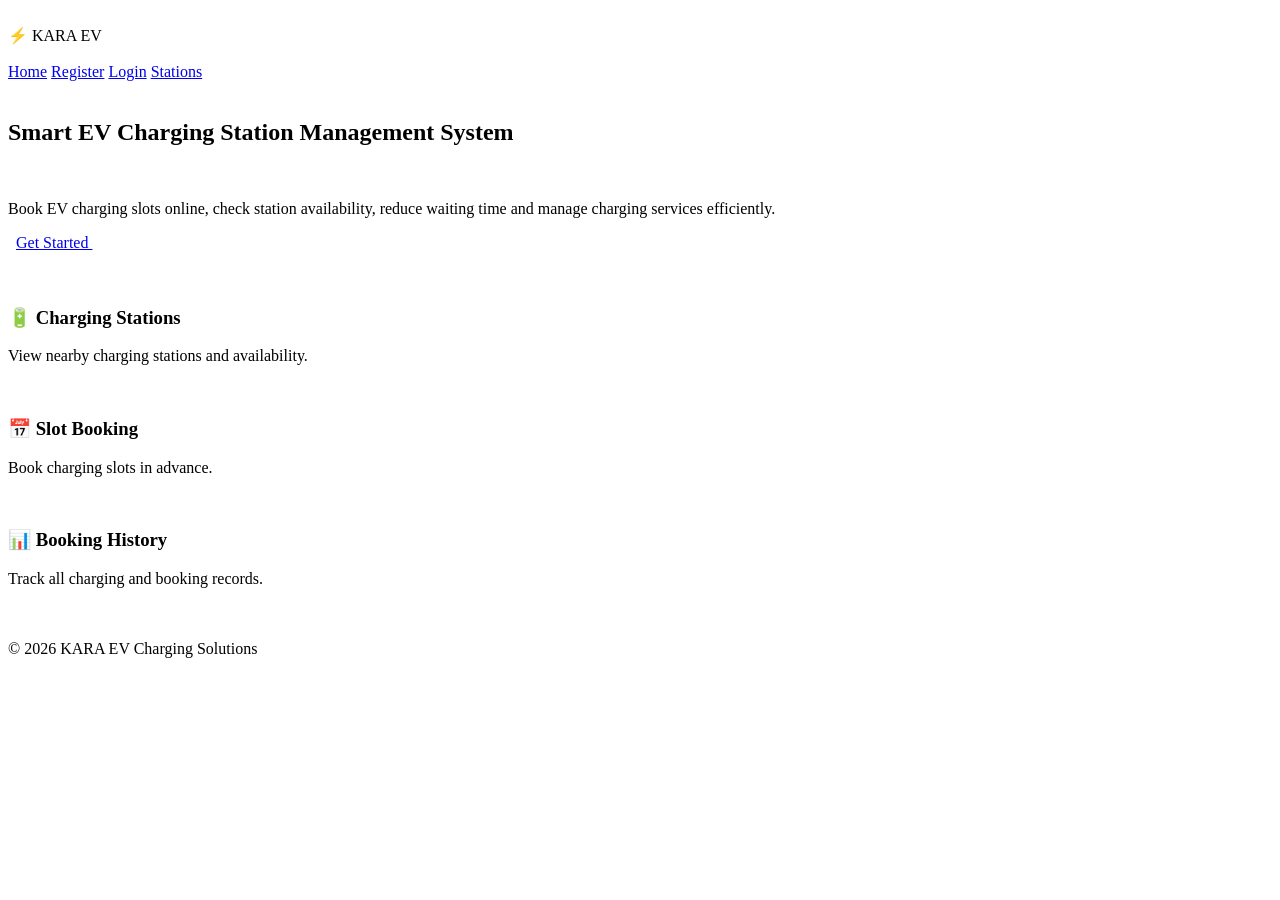
==== index.html @ d77b624a "Add initial HTML structure for KARA EV Charging System" ====
<!DOCTYPE html>
<html lang="en">
<head>
<meta charset="UTF-8">
<meta name="viewport" content="width=device-width, initial-scale=1.0">
<title>KARA EV Charging System</title>
 
<style>
 
*{
margin:0;
padding:0;
box-sizing:border-box;
font-family:Segoe UI, sans-serif;
}
 
body{
background:linear-gradient(135deg,#0f172a,#1e293b);
color:white;
}
 
header{
display:flex;
justify-content:space-between;
align-items:center;
padding:20px 50px;
}
 
.logo{
font-size:32px;
font-weight:bold;
color:#22c55e;
}
 
.logo span{
color:#ffffff;
}
 
nav a{
color:white;
text-decoration:none;
margin-left:20px;
}
 
.hero{
display:flex;
justify-content:center;
align-items:center;
flex-direction:column;
height:80vh;
text-align:center;
}
 
.hero h1{
font-size:55px;
margin-bottom:20px;
}
 
.hero p{
font-size:20px;
max-width:700px;
margin-bottom:30px;
color:#d1d5db;
}
 
.btn{
padding:15px 35px;
border:none;
border-radius:10px;
background:#22c55e;
color:white;
text-decoration:none;
font-size:18px;
cursor:pointer;
}
 
.features{
display:flex;
justify-content:center;
gap:30px;
padding:50px;
}
 
.card{
background:white;
color:black;
padding:25px;
border-radius:15px;
width:250px;
text-align:center;
}
 
footer{
text-align:center;
padding:20px;
background:#111827;
}
 
</style>
</head>
 
<body>
 
<header>
<div class="logo">
⚡ KARA <span>EV</span>
</div>
 
<nav>
<a href="index.html">Home</a>
<a href="register.html">Register</a>
<a href="login.html">Login</a>
<a href="stations.html">Stations</a>
</nav>
</header>
 
<section class="hero">
<h1>Smart EV Charging Station Management System</h1>
 
<p>
Book EV charging slots online, check station availability,
reduce waiting time and manage charging services efficiently.
</p>
 
<a href="register.html" class="btn">
Get Started
</a>
 
</section>
 
<section class="features">
 
<div class="card">
<h3>🔋 Charging Stations</h3>
<p>View nearby charging stations and availability.</p>
</div>
 
<div class="card">
<h3>📅 Slot Booking</h3>
<p>Book charging slots in advance.</p>
</div>
 
<div class="card">
<h3>📊 Booking History</h3>
<p>Track all charging and booking records.</p>
</div>
 
</section>
 
<footer>
© 2026 KARA EV Charging Solutions
</footer>
 
</body>
</html>
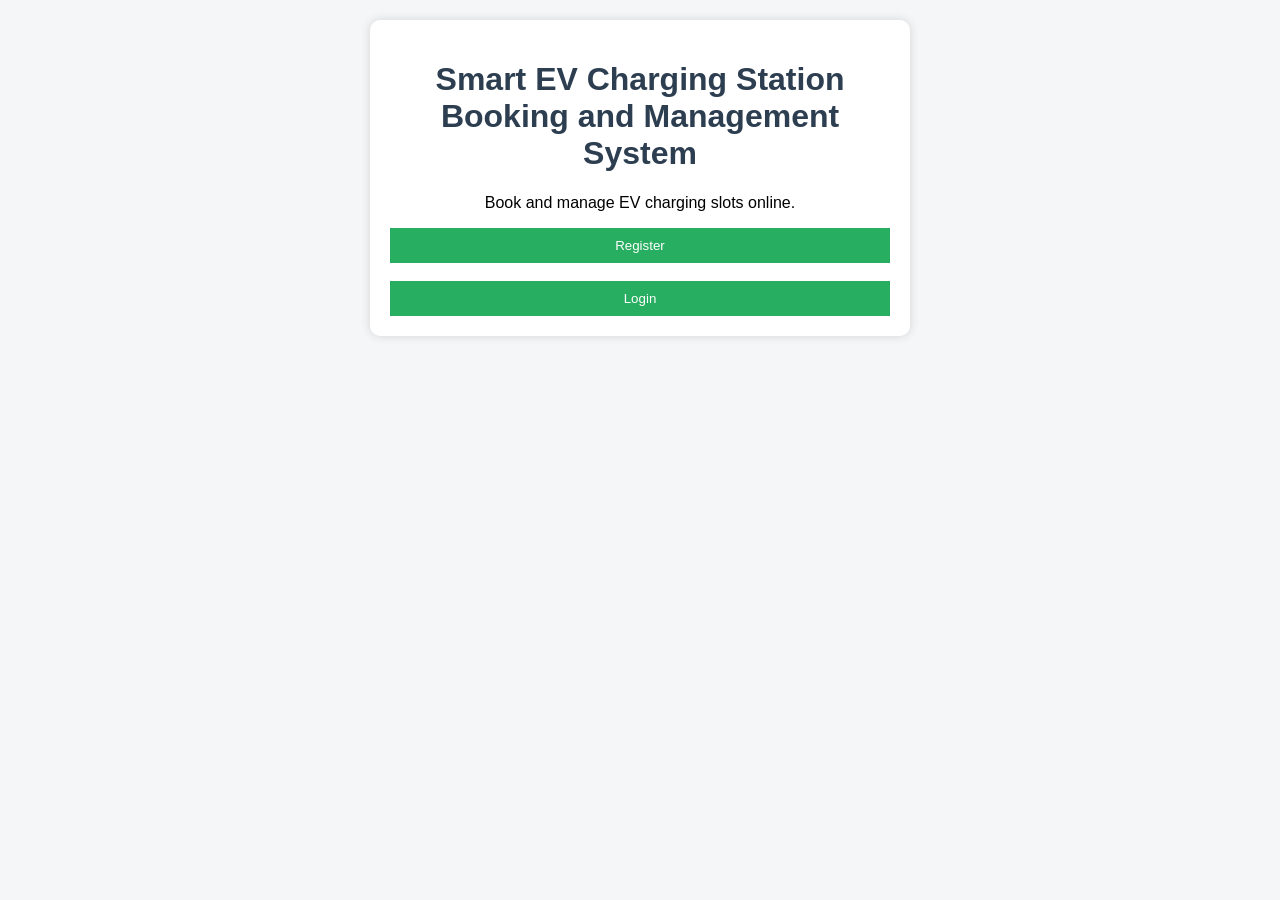
==== commit 7c118a45: "Update HTML structure and content for EV system" ====
--- a/index.html
+++ b/index.html
@@ -1,155 +1,30 @@
 <!DOCTYPE html>
-<html lang="en">
+<html>
 <head>
-<meta charset="UTF-8">
-<meta name="viewport" content="width=device-width, initial-scale=1.0">
-<title>KARA EV Charging System</title>
- 
-<style>
- 
-*{
-margin:0;
-padding:0;
-box-sizing:border-box;
-font-family:Segoe UI, sans-serif;
-}
- 
-body{
-background:linear-gradient(135deg,#0f172a,#1e293b);
-color:white;
-}
- 
-header{
-display:flex;
-justify-content:space-between;
-align-items:center;
-padding:20px 50px;
-}
- 
-.logo{
-font-size:32px;
-font-weight:bold;
-color:#22c55e;
-}
- 
-.logo span{
-color:#ffffff;
-}
- 
-nav a{
-color:white;
-text-decoration:none;
-margin-left:20px;
-}
- 
-.hero{
-display:flex;
-justify-content:center;
-align-items:center;
-flex-direction:column;
-height:80vh;
-text-align:center;
-}
- 
-.hero h1{
-font-size:55px;
-margin-bottom:20px;
-}
- 
-.hero p{
-font-size:20px;
-max-width:700px;
-margin-bottom:30px;
-color:#d1d5db;
-}
- 
-.btn{
-padding:15px 35px;
-border:none;
-border-radius:10px;
-background:#22c55e;
-color:white;
-text-decoration:none;
-font-size:18px;
-cursor:pointer;
-}
- 
-.features{
-display:flex;
-justify-content:center;
-gap:30px;
-padding:50px;
-}
- 
-.card{
-background:white;
-color:black;
-padding:25px;
-border-radius:15px;
-width:250px;
-text-align:center;
-}
- 
-footer{
-text-align:center;
-padding:20px;
-background:#111827;
-}
- 
-</style>
+<title>Smart EV Charging Management System</title>
+<link rel="stylesheet" href="style.css">
 </head>
- 
 <body>
- 
-<header>
-<div class="logo">
-⚡ KARA <span>EV</span>
+
+<div class="container">
+
+<h1>Smart EV Charging Station Booking and Management System</h1>
+
+<p align="center">
+Book and manage EV charging slots online.
+</p>
+
+<button onclick="window.location.href='register.html';">
+Register
+</button>
+
+<br><br>
+
+<button onclick="window.location.href='login.html';">
+Login
+</button>
+
 </div>
- 
-<nav>
-<a href="index.html">Home</a>
-<a href="register.html">Register</a>
-<a href="login.html">Login</a>
-<a href="stations.html">Stations</a>
-</nav>
-</header>
- 
-<section class="hero">
-<h1>Smart EV Charging Station Management System</h1>
- 
-<p>
-Book EV charging slots online, check station availability,
-reduce waiting time and manage charging services efficiently.
-</p>
- 
-<a href="register.html" class="btn">
-Get Started
-</a>
- 
-</section>
- 
-<section class="features">
- 
-<div class="card">
-<h3>🔋 Charging Stations</h3>
-<p>View nearby charging stations and availability.</p>
-</div>
- 
-<div class="card">
-<h3>📅 Slot Booking</h3>
-<p>Book charging slots in advance.</p>
-</div>
- 
-<div class="card">
-<h3>📊 Booking History</h3>
-<p>Track all charging and booking records.</p>
-</div>
- 
-</section>
- 
-<footer>
-© 2026 KARA EV Charging Solutions
-</footer>
- 
+
 </body>
 </html>
--- a/style.css
+++ b/style.css
@@ -0,0 +1,44 @@
+body {
+    font-family: Arial, sans-serif;
+    background-color: #f4f6f8;
+    margin: 0;
+    padding: 20px;
+}
+
+.container {
+    width: 500px;
+    margin: auto;
+    background: white;
+    padding: 20px;
+    border-radius: 10px;
+    box-shadow: 0px 0px 10px lightgray;
+}
+
+h1, h2 {
+    text-align: center;
+    color: #2c3e50;
+}
+
+input, select {
+    width: 100%;
+    padding: 10px;
+    margin-top: 8px;
+    margin-bottom: 15px;
+}
+
+button {
+    background: #27ae60;
+    color: white;
+    padding: 10px;
+    width: 100%;
+    border: none;
+    cursor: pointer;
+}
+
+button:hover {
+    background: #219150;
+}
+
+a {
+    text-decoration: none;
+}
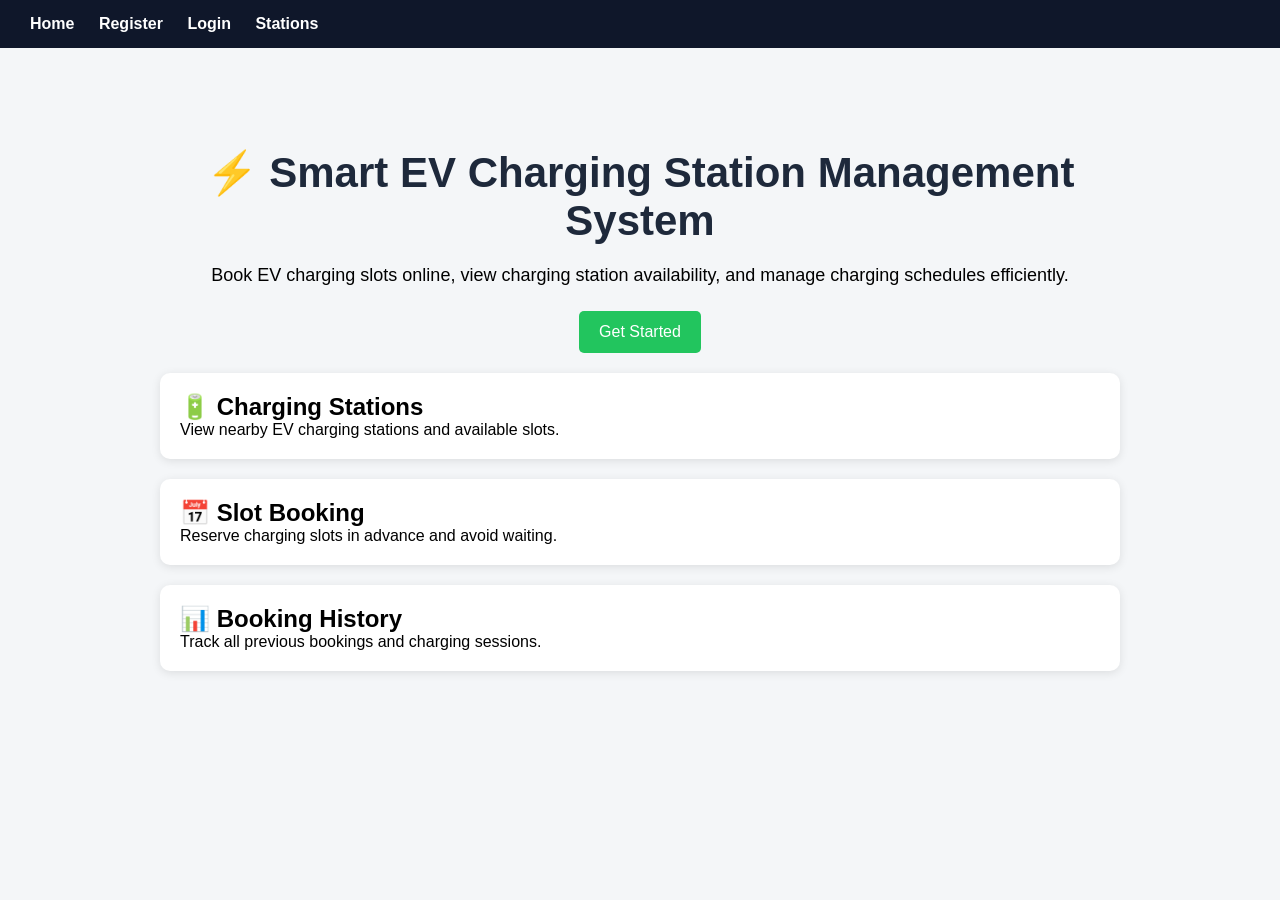
==== commit 36863bda: "Revamp index.html with new navigation and content Updated the layout and content of the index page t" ====
--- a/index.html
+++ b/index.html
@@ -1,28 +1,47 @@
 <!DOCTYPE html>
 <html>
 <head>
-<title>Smart EV Charging Management System</title>
-<link rel="stylesheet" href="style.css">
+    <title>Smart EV Charging Management System</title>
+    <link rel="stylesheet" href="style.css">
 </head>
 <body>
 
+<nav>
+    <a href="index.html">Home</a>
+    <a href="register.html">Register</a>
+    <a href="login.html">Login</a>
+    <a href="stations.html">Stations</a>
+</nav>
+
 <div class="container">
 
-<h1>Smart EV Charging Station Booking and Management System</h1>
+    <div class="hero">
+        <h1>⚡ Smart EV Charging Station Management System</h1>
 
-<p align="center">
-Book and manage EV charging slots online.
-</p>
+        <p>
+            Book EV charging slots online, view charging station availability,
+            and manage charging schedules efficiently.
+        </p>
 
-<button onclick="window.location.href='register.html';">
-Register
-</button>
+        <a href="register.html" class="btn">
+            Get Started
+        </a>
+    </div>
 
-<br><br>
+    <div class="card">
+        <h2>🔋 Charging Stations</h2>
+        <p>View nearby EV charging stations and available slots.</p>
+    </div>
 
-<button onclick="window.location.href='login.html';">
-Login
-</button>
+    <div class="card">
+        <h2>📅 Slot Booking</h2>
+        <p>Reserve charging slots in advance and avoid waiting.</p>
+    </div>
+
+    <div class="card">
+        <h2>📊 Booking History</h2>
+        <p>Track all previous bookings and charging sessions.</p>
+    </div>
 
 </div>
 
--- a/style.css
+++ b/style.css
@@ -1,44 +1,61 @@
+* {
+    margin: 0;
+    padding: 0;
+    box-sizing: border-box;
+}
+
 body {
     font-family: Arial, sans-serif;
-    background-color: #f4f6f8;
-    margin: 0;
-    padding: 20px;
+    background: #f4f6f8;
+}
+
+nav {
+    background: #0f172a;
+    padding: 15px 30px;
+}
+
+nav a {
+    color: white;
+    text-decoration: none;
+    margin-right: 20px;
+    font-weight: bold;
 }
 
 .container {
-    width: 500px;
+    max-width: 1000px;
     margin: auto;
+    padding: 50px 20px;
+}
+
+.hero {
+    text-align: center;
+    margin-top: 50px;
+}
+
+.hero h1 {
+    color: #1e293b;
+    font-size: 42px;
+}
+
+.hero p {
+    margin-top: 20px;
+    font-size: 18px;
+}
+
+.btn {
+    display: inline-block;
+    margin-top: 25px;
+    padding: 12px 20px;
+    background: #22c55e;
+    color: white;
+    text-decoration: none;
+    border-radius: 5px;
+}
+
+.card {
     background: white;
     padding: 20px;
+    margin-top: 20px;
     border-radius: 10px;
-    box-shadow: 0px 0px 10px lightgray;
+    box-shadow: 0 2px 10px rgba(0,0,0,0.1);
 }
-
-h1, h2 {
-    text-align: center;
-    color: #2c3e50;
-}
-
-input, select {
-    width: 100%;
-    padding: 10px;
-    margin-top: 8px;
-    margin-bottom: 15px;
-}
-
-button {
-    background: #27ae60;
-    color: white;
-    padding: 10px;
-    width: 100%;
-    border: none;
-    cursor: pointer;
-}
-
-button:hover {
-    background: #219150;
-}
-
-a {
-    text-decoration: none;
-}
